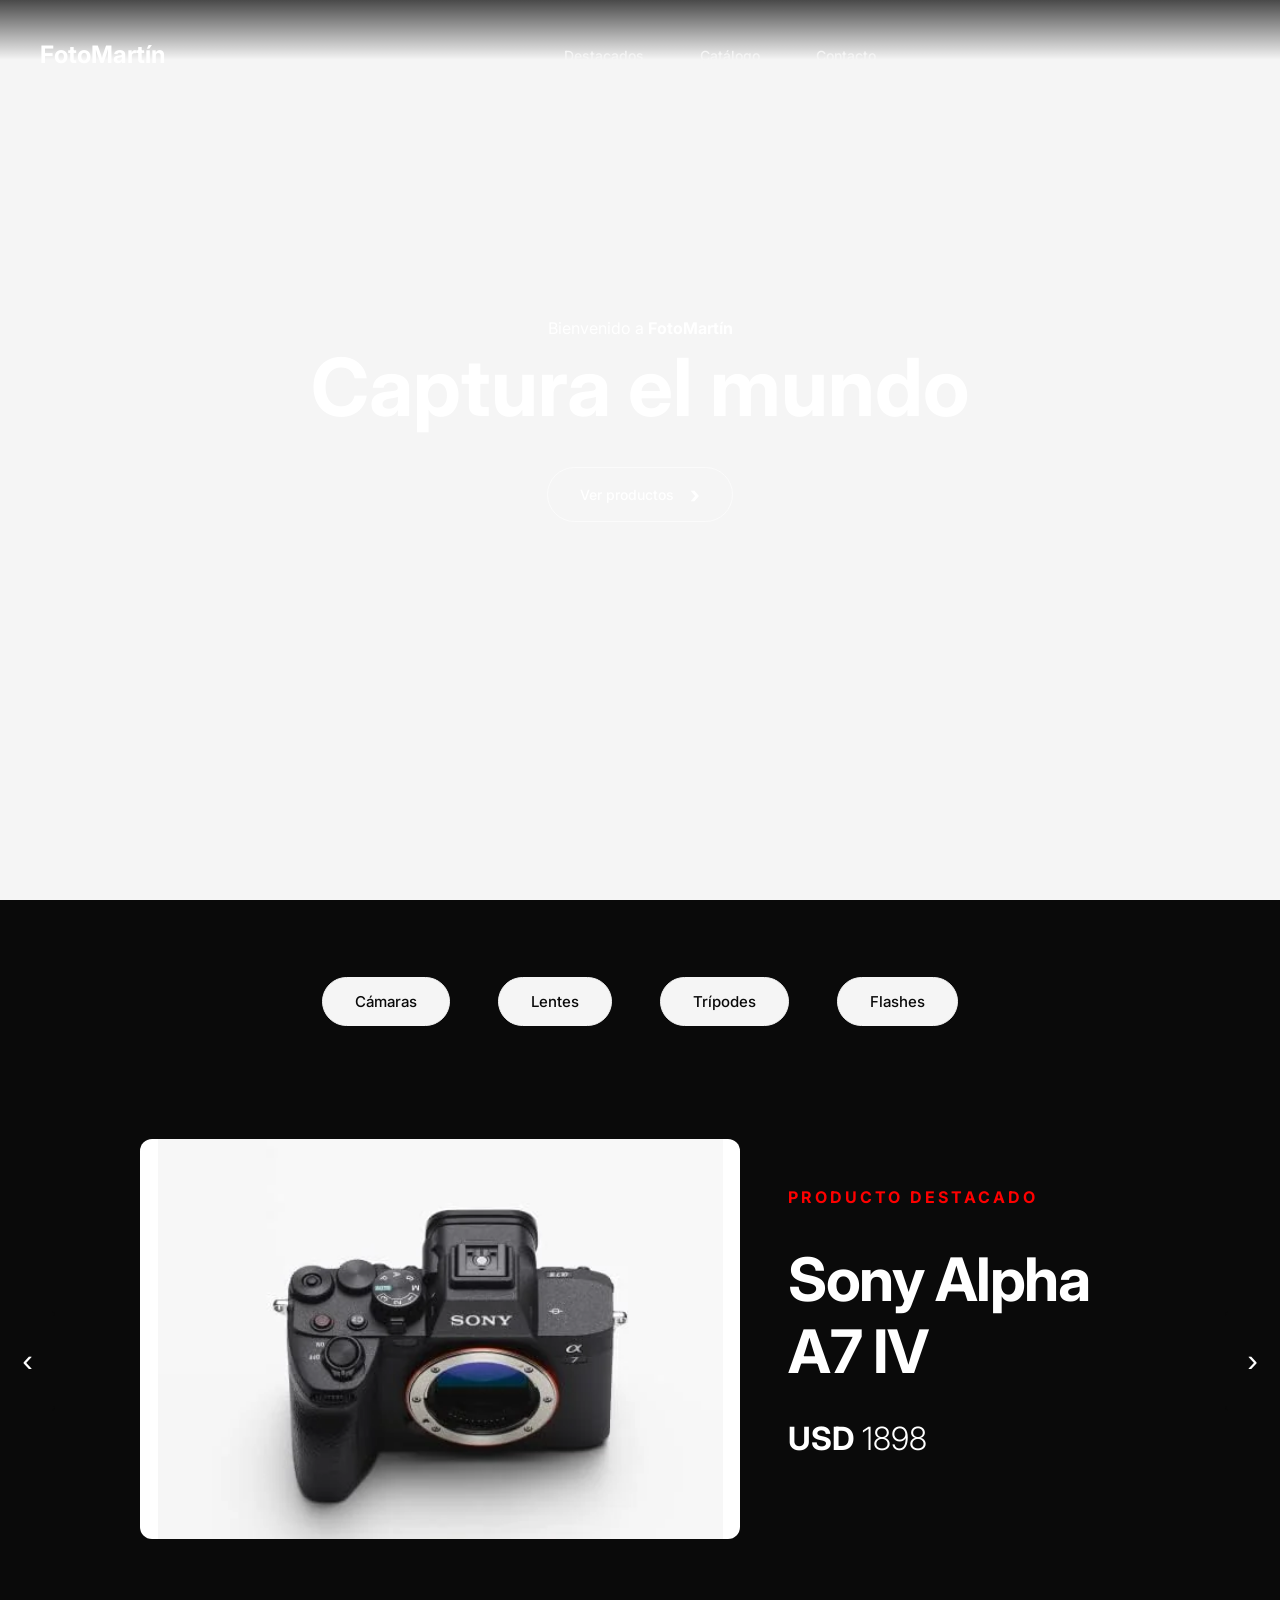
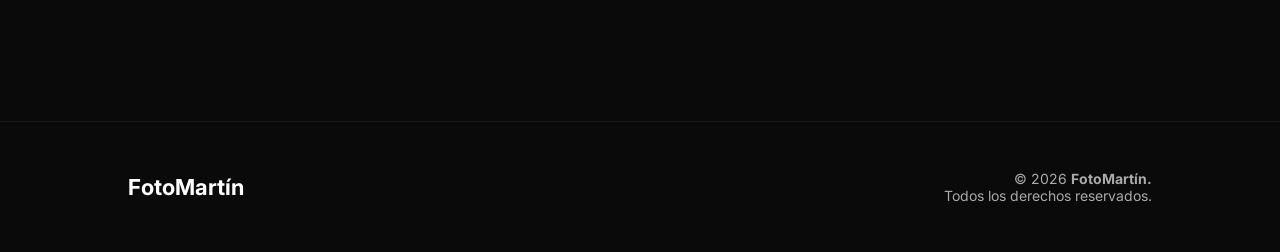
==== index.html @ 284bb6b1 "Initial commit: Add project structure and files Co-authored-by: Copilot <223556219+Copilot@users.nor" ====
<!doctype html>
<html lang="es">
  <head>
    <meta charset="UTF-8" />
    <meta name="viewport" content="width=device-width, initial-scale=1.0" />
    <title>FotoMartín - Tu tienda de fotografía</title>
    <link
      href="https://fonts.googleapis.com/css2?family=Inter:wght@300;400;500;600;700&display=swap"
      rel="stylesheet"
    />
    <link rel="stylesheet" href="css/styles.css" />
  </head>
  <body>
    
    <!-- NAVBAR -->
    <nav class="barra-nav">
      <div class="nav-contenido">
        <div class="nav-logo">FotoMartín</div>
        <ul class="nav-enlaces">
          <li><a href="#destacados">Destacados</a></li>
          <li><a href="catalogo.html">Catálogo</a></li>
          <li><a href="contacto.html">Contacto</a></li>
        </ul>
        <div class="nav-acciones">
          <div class="carrito-svg">
            <svg
              width="25"
              height="25"
              viewBox="0 0 24 24"
              fill="none"
              xmlns="http://www.w3.org/2000/svg"
            >
              <path
                d="M6.29977 5H21L19 12H7.37671M20 16H8L6 3H3M9 20C9 20.5523 8.55228 21 8 21C7.44772 21 7 20.5523 7 20C7 19.4477 7.44772 19 8 19C8.55228 19 9 19.4477 9 20ZM20 20C20 20.5523 19.5523 21 19 21C18.4477 21 18 20.5523 18 20C18 19.4477 18.4477 19 19 19C19.5523 19 20 19.4477 20 20Z"
                stroke="#ffffff"
                stroke-width="2"
                stroke-linecap="round"
                stroke-linejoin="round"
              ></path>
            </svg>
          </div>
        </div>
      </div>
    </nav>


    <!-- Hero -->
    <div class="contenedor-contenidos">
      <section class="hero">
        <div class="hero-diapositiva activa">
          <div class="hero-fondo">
            <video autoplay muted loop playsinline>
              <source src="./imgs/video-hero.mp4" type="video/mp4" />
            </video>
          </div>
          <div class="hero-contenido">
            <p>Bienvenido a <strong>FotoMartín</strong></p>
            <h1 class="hero-titulo">Captura el mundo</h1>
            <a href="catalogo.html" class="btn-hero"
              >Ver productos <span>&#8250;</span></a
            >
          </div>
        </div>
      </section>

      <!-- Cateogrias -->
      <div class="categorias">
        <div class="categorias-contenedor">
          <button class="btn-categoria">Cámaras</button>
          <button class="btn-categoria">Lentes</button>
          <button class="btn-categoria">Trípodes</button>
          <button class="btn-categoria">Flashes</button>
        </div>
      </div>
    </div>


    <!-- Destacados-->
    <section class="destacados" id="destacados">
      <button class="destacados-flecha anterior" id="flechaAnterior">
        &#8249;
      </button>
      <div class="destacados-diapositivas" id="destacados-diapositivas"></div>
      <button class="destacados-flecha siguiente" id="flechaSiguiente">
        &#8250;
      </button>
    </section>



    <!-- Footer -->
    <footer class="footer-pagina">
      <div class="footer-contenedor">
        <a href="index.html" class="footer-logo">FotoMartín</a>
        <div class="footer-derechos">
          <p>&copy; 2026 <strong>FotoMartín.</strong></p>
          <p>Todos los derechos reservados.</p>
        </div>
      </div>
    </footer>

    <script src="js/productos.js"></script>
    <script src="js/script.js"></script>
  </body>
</html>
---- css/styles.css ----
/* RESET */
:root {
  --azul: #1a6dff;
  --negro: #0a0a0a;
  --blanco: #f5f5f5;
  --texto-claro: #ffffff;
  --texto-gris: #999999;
  --nav-alto: 60px;
  --fuente: "Inter", sans-serif;
}

* {
  margin: 0;
  padding: 0;
  box-sizing: border-box;
}

html {
  scroll-behavior: smooth;
}

body {
  font-family: var(--fuente);
  background-color: var(--blanco);
  color: var(--negro);
}

a {
  text-decoration: none;
  color: inherit;
}

/* NAVBAR */
.barra-nav {
  position: absolute;
  width: 100%;
  margin: 0 auto;
  height: var(--nav-alto);
  background: linear-gradient(
    to bottom,
    rgba(0, 0, 0, 0.7) 0%,
    rgba(0, 0, 0, 0) 100%
  );
  z-index: 100;
}

.nav-contenido {
  width: 1440px;
  margin: 0 auto;
  position: relative;
  display: flex;
  align-items: center;
  justify-content: space-between;
  padding: 40px 40px;
  z-index: 100;
}

.nav-logo {
  font-weight: 700;
  font-size: 24px;
  color: var(--texto-claro);
}

.nav-enlaces {
  list-style: none;
  display: flex;
  gap: 56px;
  position: absolute;
  left: 50%;
  transform: translateX(-50%);
}

.nav-enlaces a {
  font-size: 14px;
  font-weight: 500;
  color: var(--blanco);
  transition: color 0.2s;
}

.nav-enlaces a:hover {
  color: #c7c7c7;
  text-shadow: 0 1px 4px rgba(0, 0, 0, 0.3);
}

.nav-acciones {
  display: flex;
  align-items: center;
  gap: 16px;
}

.contenedor-contenidos {
  position: relative;
}

/* HERO */
.hero {
  position: relative;
  width: 100%;
  min-height: 100vh;
  overflow: hidden;
}

.hero-diapositiva {
  position: absolute;
  top: 0;
  left: 0;
  width: 100%;
  min-height: calc(100vh - var(--nav-alto));
  display: flex;
  align-items: center;
  justify-content: center;
  opacity: 0;
}

.hero-diapositiva.activa {
  opacity: 1;
}

.hero-fondo {
  position: absolute;
  inset: 0;
  background-size: cover;
  background-position: center;
}
.hero-fondo > video{
  width: 100vw;
}

.hero-contenido {
  position: relative;
  z-index: 2;
  text-align: center;
  color: var(--texto-claro);
  padding: 0 20px;
}

.hero-titulo {
  font-size: 80px;
  font-weight: 700;
  margin: 0 0 5% 0;
}

.hero-descripcion {
  font-size: 16px;
  font-weight: 300;
  color: var(--texto-gris);
  margin-bottom: 36px;
  max-width: 420px;
  margin-left: auto;
  margin-right: auto;
}

.hero-contenido > a {
  display: inline-flex;
  align-items: center;
  justify-content: center;
  gap: 16px;
  padding: 12px 32px;
  border: 1px solid rgba(255, 255, 255, 0.6);
  border-radius: 30px;
  color: #fff;
  font-size: 14px;
  font-weight: 500;
  background: transparent;
  transition:
    background 0.2s,
    border-color 0.2s;
  cursor: pointer;
}

.hero-contenido > a:hover {
  background: linear-gradient(
    rgba(255, 255, 255, 0) 0%,
    rgba(255, 255, 255, 0.2) 100%
  );
  border-color: #fff;
}

.btn-hero > span {
  font-size: 24px;
  font-weight: 700;
}

/* CATEGORÍAS */
.categorias {
  position: absolute;
  bottom: -14vh;
  left: 0;
  right: 0;
  z-index: 10;
  padding: 0 40px;
}

.categorias-contenedor {
  display: flex;
  justify-content: center;
  gap: 48px;
  flex-wrap: wrap;
}

.btn-categoria {
  padding: 14px 32px;
  border-radius: 32px;
  border: 1px solid var(--blanco);
  background-color: var(--blanco);
  color: var(--negro);
  font-family: var(--fuente);
  font-size: 15px;
  font-weight: 500;
  cursor: pointer;
  transition:
    background 0.2s,
    transform 0.1s;
}

.btn-categoria:hover {
  border: 1px solid var(--blanco);
  background-color: transparent;
  color: var(--blanco);
}

/* PRODUCTOS DESTACADOS */
.destacados {
  position: relative;
  width: 100%;
  min-height: 85vh;
  padding-top: 56px;
  background-color: var(--negro);
  display: flex;
  flex-direction: row;
  align-items: center;
  justify-content: center;
  overflow: hidden;
}

.destacados-diapositivas {
  width: 100%;
  min-height: 85vh;
  position: relative;
}

.destacados-diapositiva {
  position: absolute;
  inset: 0;
  display: flex;
  flex-direction: row;
  align-items: center;
  justify-content: center;
  gap: 48px;
  padding: 0 200px;
  opacity: 0;
  transition: opacity 0.5s ease;
  pointer-events: none;
}

.destacados-diapositiva.activa {
  opacity: 1;
  pointer-events: auto;
}

.imagen-slider {
  flex: 0 0 45%;
  height: 70vh;
  background-size: contain;
  background-position: center;
  background-repeat: no-repeat;
  background-color: #ffffff;
  width: 400px;
  height: 400px;
  flex: 0 0 600px;
  border-radius: 12px;
}

.destacados-contenido {
  flex: 0 0 40%;
  display: flex;
  flex-direction: column;
  gap: 20px;
  color: var(--texto-claro);
}

.destacados-etiqueta {
  font-size: 16px;
  font-weight: 700;
  letter-spacing: 3px;
  text-transform: uppercase;
  color: #ff0000;
  margin-bottom: 16px;
}

.destacados-titulo {
  font-size: 60px;
  font-weight: 700;
  letter-spacing: -1.5px;
  margin-bottom: 12px;
}

.destacados-precio {
  font-size: 32px;
  font-weight: 300;
  color: var(--texto-claro);
  margin-bottom: 32px;
}

.destacados-flecha {
  position: absolute;
  top: 50%;
  background: var(--negro);
  border: 1px solid var(--negro);
  color: #fff;
  font-size: 32px;
  width: 55px;
  height: 100px;
  cursor: pointer;
  z-index: 10;
  display: flex;
  align-items: center;
  justify-content: center;
  transition: background 0.2s;
}

.destacados-flecha:hover {
  background: rgba(255, 255, 255, 0.15);
}

.destacados-flecha.anterior {
  left: 0;
  border-radius: 0 5% 5% 0;
}

.destacados-flecha.siguiente {
  right: 0;
  border-radius: 5% 0 0 5%;
}

/* FOOTER */
.footer-pagina {
  background-color: var(--negro);
  border-top: 1px solid rgba(255, 255, 255, 0.08);
  padding: 48px 40px;
}

.footer-contenedor {
  max-width: 80vw;
  margin: 0 auto;
  display: flex;
  flex-direction: row;
  justify-content: space-between;
  align-items: center;
}

.footer-logo {
  font-size: 22px;
  font-weight: 700;
  color: #ffff;
}

.footer-derechos {
  text-align: right;
  font-size: 14px;
  color: #aaaaaa;
}
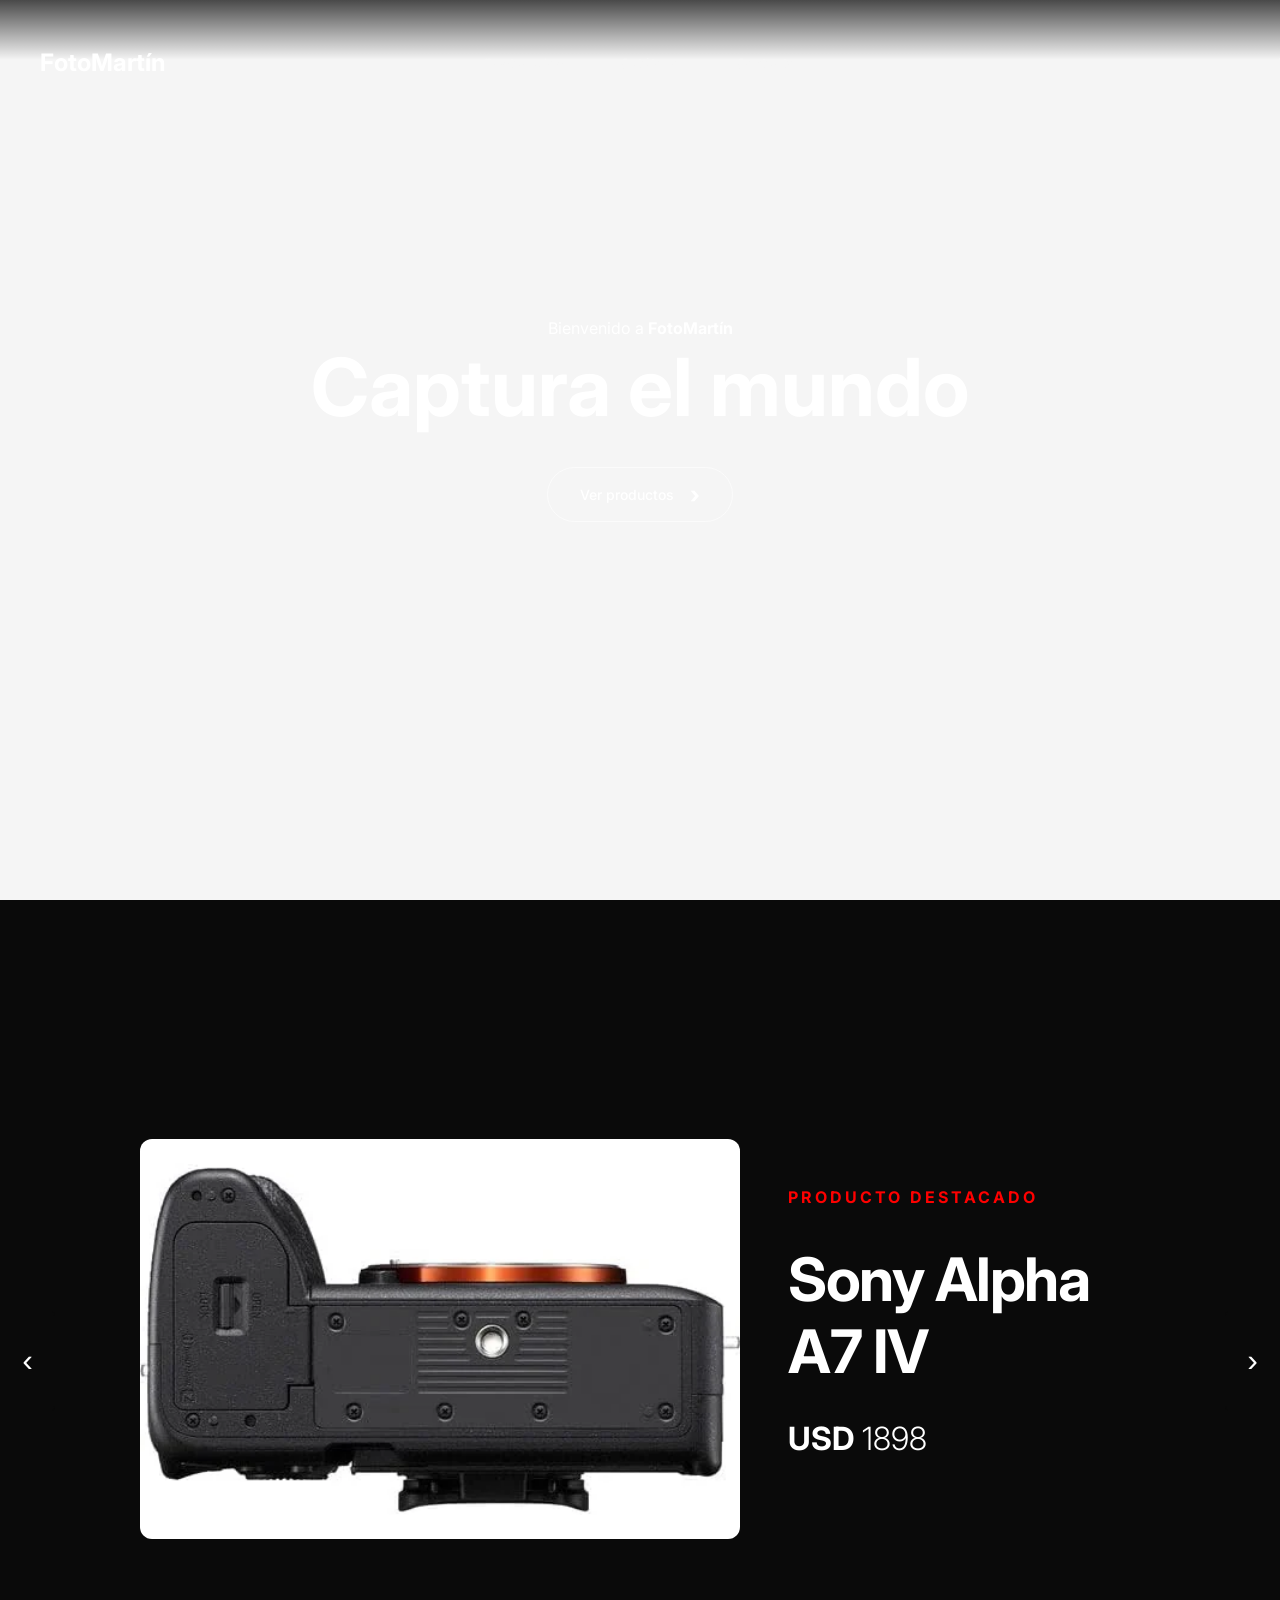
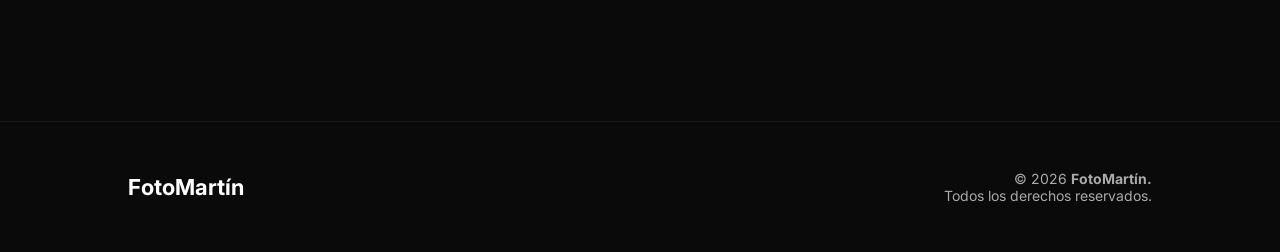
==== commit 7d158eca: "commit 5" ====
--- a/index.html
+++ b/index.html
@@ -11,7 +11,6 @@
     <link rel="stylesheet" href="css/styles.css" />
   </head>
   <body>
-    
     <!-- NAVBAR -->
     <nav class="barra-nav">
       <div class="nav-contenido">
@@ -22,27 +21,10 @@
           <li><a href="contacto.html">Contacto</a></li>
         </ul>
         <div class="nav-acciones">
-          <div class="carrito-svg">
-            <svg
-              width="25"
-              height="25"
-              viewBox="0 0 24 24"
-              fill="none"
-              xmlns="http://www.w3.org/2000/svg"
-            >
-              <path
-                d="M6.29977 5H21L19 12H7.37671M20 16H8L6 3H3M9 20C9 20.5523 8.55228 21 8 21C7.44772 21 7 20.5523 7 20C7 19.4477 7.44772 19 8 19C8.55228 19 9 19.4477 9 20ZM20 20C20 20.5523 19.5523 21 19 21C18.4477 21 18 20.5523 18 20C18 19.4477 18.4477 19 19 19C19.5523 19 20 19.4477 20 20Z"
-                stroke="#ffffff"
-                stroke-width="2"
-                stroke-linecap="round"
-                stroke-linejoin="round"
-              ></path>
-            </svg>
-          </div>
+          <button id="login">Iniciar Sesion</button>
         </div>
       </div>
     </nav>
-
 
     <!-- Hero -->
     <div class="contenedor-contenidos">
@@ -63,17 +45,7 @@
         </div>
       </section>
 
-      <!-- Cateogrias -->
-      <div class="categorias">
-        <div class="categorias-contenedor">
-          <button class="btn-categoria">Cámaras</button>
-          <button class="btn-categoria">Lentes</button>
-          <button class="btn-categoria">Trípodes</button>
-          <button class="btn-categoria">Flashes</button>
-        </div>
-      </div>
     </div>
-
 
     <!-- Destacados-->
     <section class="destacados" id="destacados">
@@ -85,8 +57,6 @@
         &#8250;
       </button>
     </section>
-
-
 
     <!-- Footer -->
     <footer class="footer-pagina">
--- a/css/styles.css
+++ b/css/styles.css
@@ -1,6 +1,5 @@
 /* RESET */
 :root {
-  --azul: #1a6dff;
   --negro: #0a0a0a;
   --blanco: #f5f5f5;
   --texto-claro: #ffffff;
@@ -30,7 +29,7 @@
   color: inherit;
 }
 
-/* NAVBAR */
+/* NAVBAR - INDEX */
 .barra-nav {
   position: absolute;
   width: 100%;
@@ -47,12 +46,10 @@
 .nav-contenido {
   width: 1440px;
   margin: 0 auto;
-  position: relative;
   display: flex;
   align-items: center;
   justify-content: space-between;
   padding: 40px 40px;
-  z-index: 100;
 }
 
 .nav-logo {
@@ -86,6 +83,45 @@
   display: flex;
   align-items: center;
   gap: 16px;
+}
+
+.carrito-svg {
+  display: flex;
+  align-items: center;
+  justify-content: center;
+  width: 40px;
+  height: 40px;
+  position: relative;
+  cursor: pointer;
+}
+#login {
+  color: var(--blanco);
+  padding: 14px 32px;
+  border-radius: 32px;
+  border: none;
+  background-color: transparent;
+  color: var(--blanco);
+  font-size: 15px;
+  font-weight: 500;
+  cursor: pointer;
+}
+#login:hover {
+  background-color: rgba(10, 10, 10, 0.1);
+  border: 1px solid rgba(0, 0, 0, 0.1);
+}
+
+.carrito-cantidad {
+  position: absolute;
+  top: -8px;
+  right: -8px;
+  color: #ffffff;
+  font-size: 12px;
+  font-weight: 700;
+  width: 22px;
+  height: 22px;
+  display: flex;
+  align-items: center;
+  justify-content: center;
 }
 
 .contenedor-contenidos {
@@ -122,7 +158,7 @@
   background-size: cover;
   background-position: center;
 }
-.hero-fondo > video{
+.hero-fondo > video {
   width: 100vw;
 }
 
@@ -181,43 +217,6 @@
   font-weight: 700;
 }
 
-/* CATEGORÍAS */
-.categorias {
-  position: absolute;
-  bottom: -14vh;
-  left: 0;
-  right: 0;
-  z-index: 10;
-  padding: 0 40px;
-}
-
-.categorias-contenedor {
-  display: flex;
-  justify-content: center;
-  gap: 48px;
-  flex-wrap: wrap;
-}
-
-.btn-categoria {
-  padding: 14px 32px;
-  border-radius: 32px;
-  border: 1px solid var(--blanco);
-  background-color: var(--blanco);
-  color: var(--negro);
-  font-family: var(--fuente);
-  font-size: 15px;
-  font-weight: 500;
-  cursor: pointer;
-  transition:
-    background 0.2s,
-    transform 0.1s;
-}
-
-.btn-categoria:hover {
-  border: 1px solid var(--blanco);
-  background-color: transparent;
-  color: var(--blanco);
-}
 
 /* PRODUCTOS DESTACADOS */
 .destacados {
@@ -255,7 +254,6 @@
 
 .destacados-diapositiva.activa {
   opacity: 1;
-  pointer-events: auto;
 }
 
 .imagen-slider {
@@ -360,3 +358,472 @@
   font-size: 14px;
   color: #aaaaaa;
 }
+
+.main-catalogo {
+  display: flex;
+  flex-direction: column;
+  justify-content: center;
+  width: 100%;
+}
+
+.main-catalogo > a {
+  padding: 10px 20px;
+  background-color: var(--negro);
+  color: var(--texto-claro);
+  border: 1px solid;
+  border-radius: 24px;
+  font-size: 13px;
+  font-weight: 700;
+  cursor: pointer;
+  transition: all 0.2s ease;
+  align-self: center;
+  margin-bottom: 20px;
+  width: fit-content;
+}
+.main-catalogo > a:hover {
+  background-color: rgba(255, 255, 255, 0.9);
+  color: var(--negro);
+}
+
+/* CATÁLOGO DE PRODUCTOS */
+.contenedor-catalogo {
+  background-color: var(--blanco);
+  padding: 100px 40px 80px;
+  max-width: 1440px;
+  margin: 0 auto;
+}
+
+.contenedor-catalogo h1 {
+  font-size: 48px;
+  font-weight: 700;
+  color: var(--negro);
+  margin-bottom: 60px;
+  text-align: center;
+}
+
+.productos-grid {
+  display: grid;
+  grid-template-columns: repeat(5, 1fr);
+  grid-template-rows: repeat(4, auto);
+  gap: 24px;
+  margin-top: 40px;
+}
+
+.producto-card {
+  cursor: pointer;
+  display: flex;
+  flex-direction: column;
+  background-color: #ffffff;
+  border: 1px solid #e0e0e0;
+  border-radius: 16px;
+}
+
+.producto-card:hover {
+  border-color: var(--texto-gris);
+}
+
+.producto-imagen {
+  width: 100%;
+  height: 200px;
+  background-size: auto 120px;
+  background-repeat: no-repeat;
+  background-position: center;
+  background-color: #ffffff;
+  border-radius: 16px;
+  border: 1px solid rgba(0, 0, 0, 0);
+  padding: 16px;
+  box-sizing: border-box;
+}
+
+.producto-contenido {
+  padding: 20px;
+  display: flex;
+  flex-direction: column;
+  flex-grow: 1;
+}
+
+.producto-nombre {
+  font-size: 16px;
+  font-weight: 700;
+  color: var(--negro);
+  margin-bottom: 8px;
+  line-height: 1.3;
+  min-height: 40px;
+}
+
+.producto-marca {
+  font-size: 12px;
+  font-weight: 600;
+  color: rgb(255, 0, 0);
+  text-transform: uppercase;
+  letter-spacing: 1px;
+  margin-bottom: 12px;
+}
+
+.producto-descripcion {
+  font-size: 13px;
+  color: var(--texto-gris);
+  line-height: 1.5;
+  margin-bottom: 16px;
+  flex-grow: 1;
+}
+
+.producto-footer {
+  display: flex;
+  align-items: center;
+  padding-top: 16px;
+  border-top: 1px solid #e0e0e0;
+  gap: 12px;
+}
+
+.producto-footer {
+  display: flex;
+  justify-content: space-between;
+  align-items: center;
+  padding-top: 16px;
+  border-top: 1px solid #e0e0e0;
+}
+
+.producto-precio {
+  font-size: 18px;
+  font-weight: 700;
+  color: var(--negro);
+}
+
+.btn-agregar {
+  padding: 5px 10px;
+  background-color: var(--negro);
+  color: var(--texto-claro);
+  border: 1px solid;
+  border-radius: 999px;
+  font-size: 15px;
+  cursor: pointer;
+  transition: all 0.2s ease;
+}
+
+.btn-agregar:hover {
+  background-color: var(--texto-claro);
+  color: var(--negro);
+}
+
+.btn-agregar:active {
+  transform: scale(0.98);
+}
+
+/* NAVBAR CATÁLOGO */
+.barra-nav-catalogo {
+  width: 100vw;
+  height: var(--nav-alto);
+  background-color: var(--negro);
+  z-index: 100;
+}
+
+.nav-contenido-catalogo {
+  max-width: 1440px;
+  margin: 0 auto;
+  height: 100%;
+  display: flex;
+  align-items: center;
+  justify-content: space-between;
+  position: relative;
+}
+
+.nav-contenido-catalogo .nav-logo {
+  font-weight: 700;
+  font-size: 22px;
+  color: var(--texto-claro);
+}
+
+.nav-contenido-catalogo .nav-logo:hover {
+  color: var(--blanco);
+}
+
+.nav-contenido-catalogo .nav-enlaces {
+  list-style: none;
+  display: flex;
+  gap: 56px;
+  position: absolute;
+  left: 50%;
+  transform: translateX(-50%);
+  align-items: center;
+  padding: 0;
+  margin: 0;
+}
+
+.nav-contenido-catalogo .nav-enlaces li {
+  margin: 0;
+}
+
+.nav-contenido-catalogo .nav-enlaces a {
+  font-size: 14px;
+  font-weight: 500;
+  color: var(--blanco);
+  transition: color 0.2s;
+  position: relative;
+  padding-bottom: 4px;
+}
+
+.nav-contenido-catalogo .nav-enlaces a:hover {
+  color: var(--texto-gris);
+}
+
+/* FILTROS */
+.filtros {
+  display: flex;
+  gap: 26px;
+  margin-bottom: 40px;
+  justify-content: flex-start;
+  flex-wrap: wrap;
+  align-items: center;
+}
+
+.filtros > label {
+  font-size: 14px;
+  font-weight: 500;
+  color: var(--negro);
+  margin: 0;
+}
+
+.txt-filtro {
+  padding: 10px 16px;
+  background-color: var(--texto-claro);
+  color: var(--negro);
+  border: 1px solid #e0e0e0;
+  border-radius: 24px;
+  font-size: 14px;
+  font-weight: 500;
+  transition: all 0.2s ease;
+  min-width: 200px;
+}
+
+.txt-filtro:focus {
+  outline: none;
+  border-color: var(--negro);
+  box-shadow: 0 0 0 2px rgba(10, 10, 10, 0.1);
+}
+
+.txt-filtro::placeholder {
+  color: var(--texto-gris);
+}
+
+.select-filtro-marcas {
+  padding: 10px 16px;
+  background-color: var(--texto-claro);
+  color: var(--negro);
+  border: 1px solid #e0e0e0;
+  border-radius: 24px;
+  font-size: 14px;
+  font-weight: 500;
+  font-family: var(--fuente);
+  cursor: pointer;
+  transition: all 0.2s ease;
+  min-width: 150px;
+  appearance: none;
+  background-image: url("data:image/svg+xml;charset=UTF-8,%3csvg xmlns='http://www.w3.org/2000/svg' viewBox='0 0 24 24' fill='none' stroke='%230a0a0a' stroke-width='2' stroke-linecap='round' stroke-linejoin='round'%3e%3cpolyline points='6 9 12 15 18 9'%3e%3c/polyline%3e%3c/svg%3e");
+  background-repeat: no-repeat;
+  background-position: right 12px center;
+  background-size: 16px;
+  padding-right: 36px;
+}
+
+.select-filtro-marcas:focus {
+  outline: none;
+  border-color: var(--negro);
+  box-shadow: 0 0 0 2px rgba(10, 10, 10, 0.1);
+}
+
+.select-filtro-marcas:hover {
+  border-color: var(--negro);
+}
+.select-filtro-tipo {
+  padding: 10px 16px;
+  background-color: var(--texto-claro);
+  color: var(--negro);
+  border: 1px solid #e0e0e0;
+  border-radius: 24px;
+  font-size: 14px;
+  font-weight: 500;
+  font-family: var(--fuente);
+  cursor: pointer;
+  transition: all 0.2s ease;
+  min-width: 150px;
+  appearance: none;
+  background-image: url("data:image/svg+xml;charset=UTF-8,%3csvg xmlns='http://www.w3.org/2000/svg' viewBox='0 0 24 24' fill='none' stroke='%230a0a0a' stroke-width='2' stroke-linecap='round' stroke-linejoin='round'%3e%3cpolyline points='6 9 12 15 18 9'%3e%3c/polyline%3e%3c/svg%3e");
+  background-repeat: no-repeat;
+  background-position: right 12px center;
+  background-size: 16px;
+  padding-right: 36px;
+}
+
+.select-filtro-tipo:focus {
+  outline: none;
+  border-color: var(--negro);
+  box-shadow: 0 0 0 2px rgba(10, 10, 10, 0.1);
+}
+
+.select-filtro-tipo:hover {
+  border-color: var(--negro);
+}
+
+/* DETALLE DE PRODUCTO */
+.contenedor-detalle {
+  background-color: var(--blanco);
+  padding: 60px 40px;
+  max-width: 1440px;
+  margin: 0 auto;
+}
+
+.detalle-producto {
+  display: grid;
+  grid-template-columns: 1fr 1fr;
+  gap: 60px;
+  margin-bottom: 80px;
+  align-items: start;
+}
+
+.detalle-imagen {
+  display: flex;
+  justify-content: center;
+  align-items: center;
+}
+
+.imagen-grande {
+  width: 100%;
+  min-height: 400px;
+  background-size: contain;
+  background-repeat: no-repeat;
+  background-position: center;
+  background-color: #f9f9f9;
+  border-radius: 16px;
+  border: 1px solid #e0e0e0;
+  padding: 40px;
+  box-sizing: border-box;
+}
+
+.detalle-contenido {
+  display: flex;
+  flex-direction: column;
+  gap: 24px;
+}
+
+.detalle-marca {
+  font-size: 13px;
+  font-weight: 700;
+  text-transform: uppercase;
+  color: #ff0000;
+  letter-spacing: 1px;
+}
+
+.detalle-titulo {
+  font-size: 48px;
+  font-weight: 700;
+  color: var(--negro);
+  line-height: 1.2;
+}
+
+.detalle-precio-contenedor {
+  padding: 20px 0;
+  border-bottom: 1px solid #e0e0e0;
+}
+
+.detalle-precio {
+  font-size: 36px;
+  font-weight: 700;
+  color: var(--negro);
+}
+
+.detalle-descripcion {
+  font-size: 18px;
+  color: var(--texto-gris);
+  line-height: 1.8;
+}
+
+
+
+
+.detalle-acciones {
+  display: flex;
+  gap: 16px;
+  align-items: center;
+  margin-top: 24px;
+}
+
+.cantidad-input {
+  padding: 12px 16px;
+  background-color: var(--texto-claro);
+  color: var(--negro);
+  border: 1px solid #e0e0e0;
+  border-radius: 8px;
+  font-size: 15px;
+  font-weight: 500;
+  width: 80px;
+  text-align: center;
+  transition: all 0.2s ease;
+}
+
+.cantidad-input:focus {
+  outline: none;
+  border-color: var(--negro);
+  box-shadow: 0 0 0 2px rgba(10, 10, 10, 0.1);
+}
+
+.btn-agregar-detalle {
+  flex: 1;
+  padding: 12px 32px;
+  background-color: var(--negro);
+  color: var(--texto-claro);
+  border: 1px solid var(--negro);
+  border-radius: 24px;
+  font-size: 16px;
+  font-weight: 700;
+  cursor: pointer;
+  transition: all 0.2s ease;
+}
+
+.btn-agregar-detalle:hover {
+  background-color: var(--texto-claro);
+  color: var(--negro);
+}
+
+.btn-agregar-detalle:active {
+  transform: scale(0.98);
+}
+
+
+.imagen-grande {
+  flex: 1;
+  min-height: 300px; 
+  background-size: contain;
+  background-repeat: no-repeat;
+  background-position: center;
+  background-color: #f9f9f9;
+  border-radius: 16px;
+  border: 1px solid #e0e0e0;
+  padding: 40px;
+}
+
+.detalle-imagen {
+  display: flex;
+  flex-direction: row;
+  gap: 16px;
+  align-items: flex-start;
+}
+
+.galeria-chicas {
+  display: flex;
+  flex-direction: row;
+  flex-wrap: wrap;
+}
+
+.imagen-chica {
+  width: 60px;  
+  height: 60px; 
+  background-size: contain;
+  background-repeat: no-repeat;
+  background-position: center;
+  border-radius: 8px;
+  cursor: pointer;
+  border: 1px solid #e0e0e0;
+  margin-bottom: 5px;
+}
+
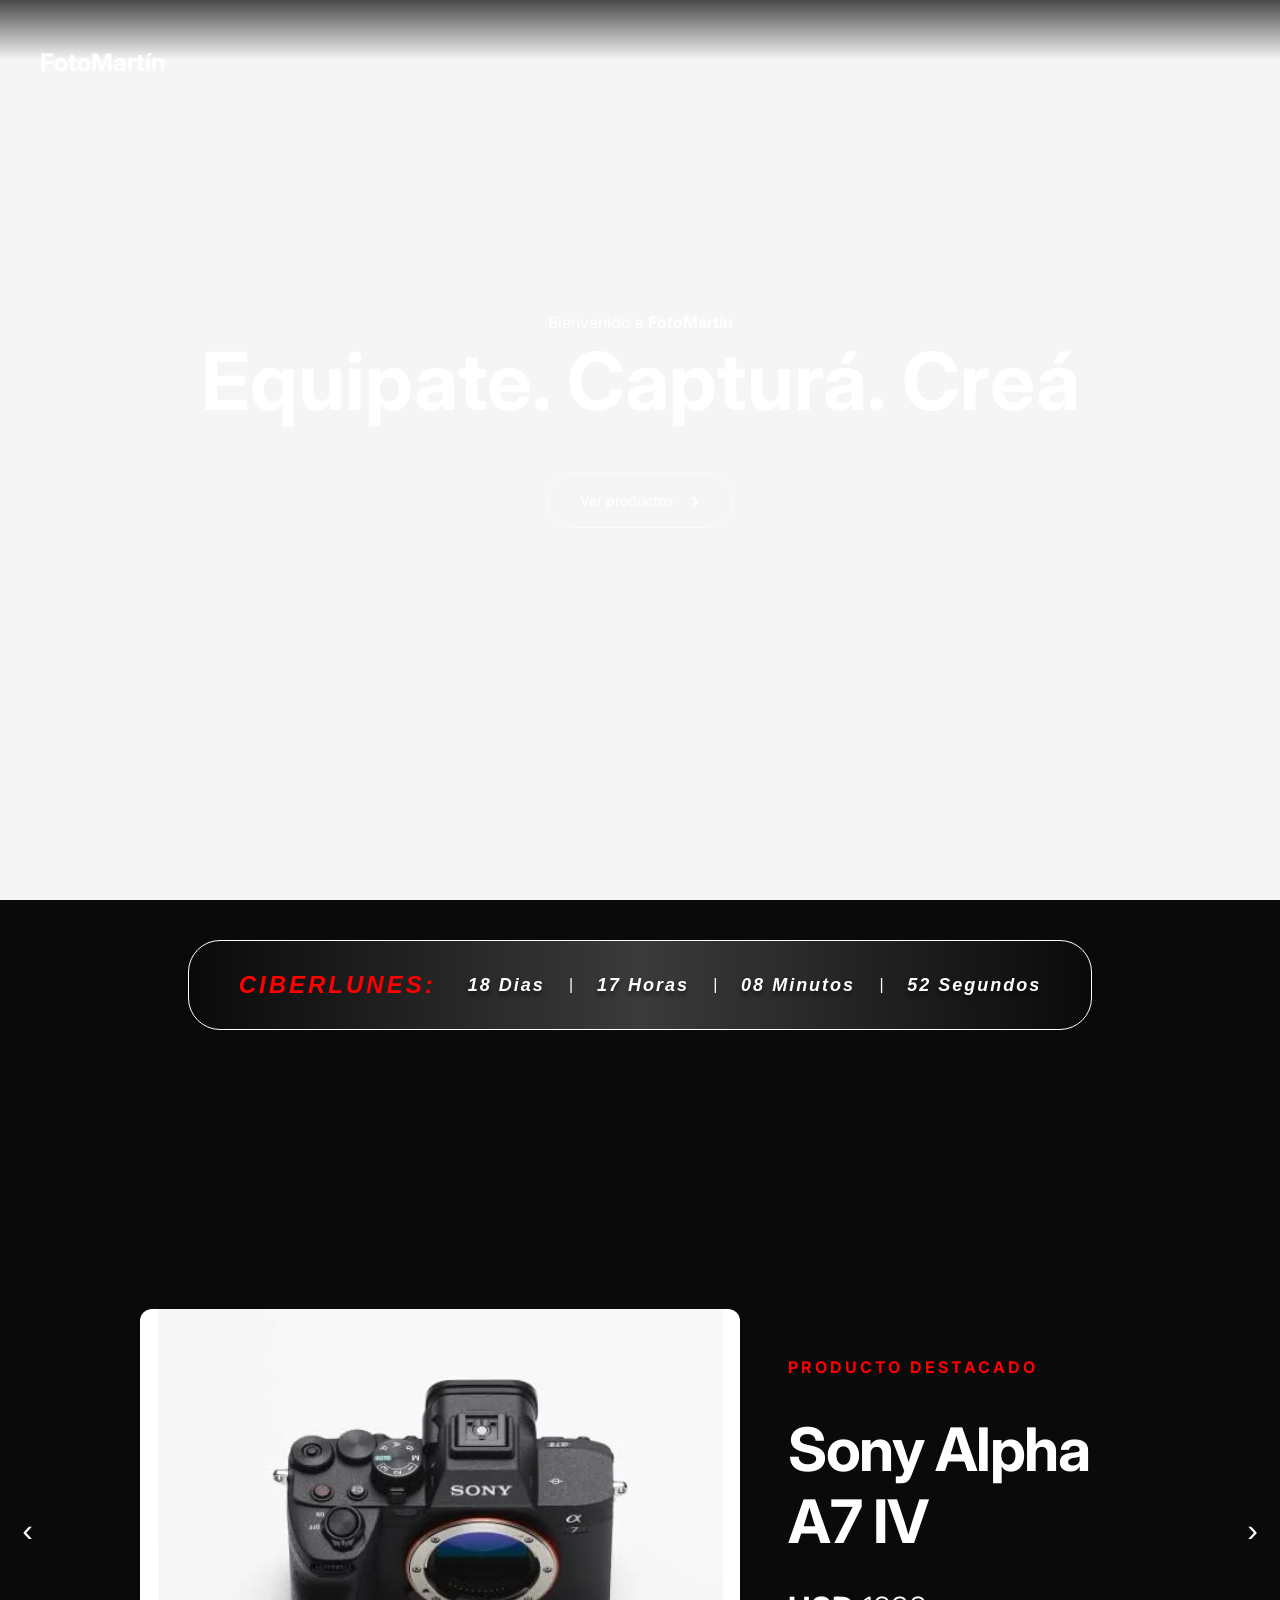
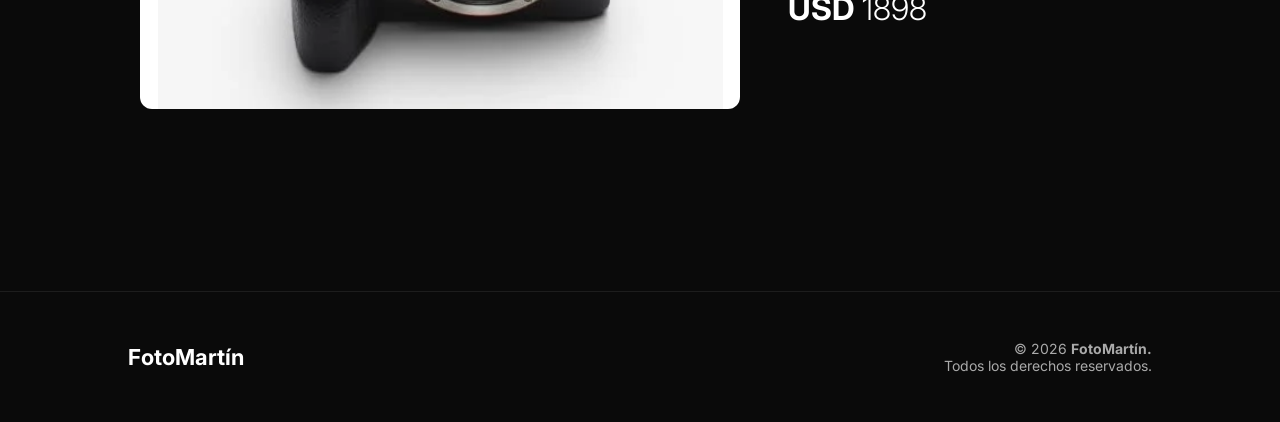
==== commit 8c218812: "Casi pronto" ====
--- a/index.html
+++ b/index.html
@@ -37,14 +37,18 @@
           </div>
           <div class="hero-contenido">
             <p>Bienvenido a <strong>FotoMartín</strong></p>
-            <h1 class="hero-titulo">Captura el mundo</h1>
+            <h1 class="hero-titulo" id="h1-hero"></h1>
             <a href="catalogo.html" class="btn-hero"
               >Ver productos <span>&#8250;</span></a
             >
           </div>
         </div>
       </section>
+    </div>
 
+    <!--Cuenta regresiva-->
+    <div class="contenedor-cuenta-regresiva">
+      <div class="cuenta-regresiva"  id="cuentaRegresiva"></div>
     </div>
 
     <!-- Destacados-->
--- a/css/styles.css
+++ b/css/styles.css
@@ -217,7 +217,6 @@
   font-weight: 700;
 }
 
-
 /* PRODUCTOS DESTACADOS */
 .destacados {
   position: relative;
@@ -738,9 +737,6 @@
   line-height: 1.8;
 }
 
-
-
-
 .detalle-acciones {
   display: flex;
   gap: 16px;
@@ -785,14 +781,9 @@
   color: var(--negro);
 }
 
-.btn-agregar-detalle:active {
-  transform: scale(0.98);
-}
-
-
 .imagen-grande {
   flex: 1;
-  min-height: 300px; 
+  min-height: 300px;
   background-size: contain;
   background-repeat: no-repeat;
   background-position: center;
@@ -816,8 +807,8 @@
 }
 
 .imagen-chica {
-  width: 60px;  
-  height: 60px; 
+  width: 60px;
+  height: 60px;
   background-size: contain;
   background-repeat: no-repeat;
   background-position: center;
@@ -827,3 +818,58 @@
   margin-bottom: 5px;
 }
 
+.contenedor-cuenta-regresiva {
+  width: 100%;
+  background-color: var(--negro);
+  display: flex;
+  align-items: center;
+  justify-content: center;
+  padding: 40px;
+  gap: 24px;
+  font-style: italic;
+}
+
+.cuenta-regresiva {
+  display: flex;
+  flex-direction: row;
+  align-items: center;
+  justify-content: center;
+  text-align: center;
+  gap: 24px;
+  padding: 30px 50px;
+  color: var(--texto-claro);
+  background: linear-gradient(
+    to left,
+    rgba(0, 0, 0, 0) 0%,
+    rgba(255, 255, 255, 0.2) 50%,
+    rgba(0, 0, 0, 0) 100%
+  );
+  border: 1px solid var(--texto-claro);
+  border-radius: 32px;
+}
+
+.cuenta-regresiva h2 {
+  font-size: 24px;
+  font-weight: bold;
+  letter-spacing: 3px;
+  text-transform: uppercase;
+   color: #ff0000;
+  margin-right: 8px;
+}
+
+.cuenta-regresiva h3 {
+  font-size: 18px;
+  font-weight: 700;
+  color: var(--texto-claro);
+  letter-spacing: 2px;
+  text-shadow: 0 4px 4px rgba(0, 0, 0, 0.5);
+}
+
+.txtDias,
+.txtHoras,
+.txtMInutos,
+.txtSegundos {
+  display: flex;
+  flex-direction: column;
+  align-items: center;
+}
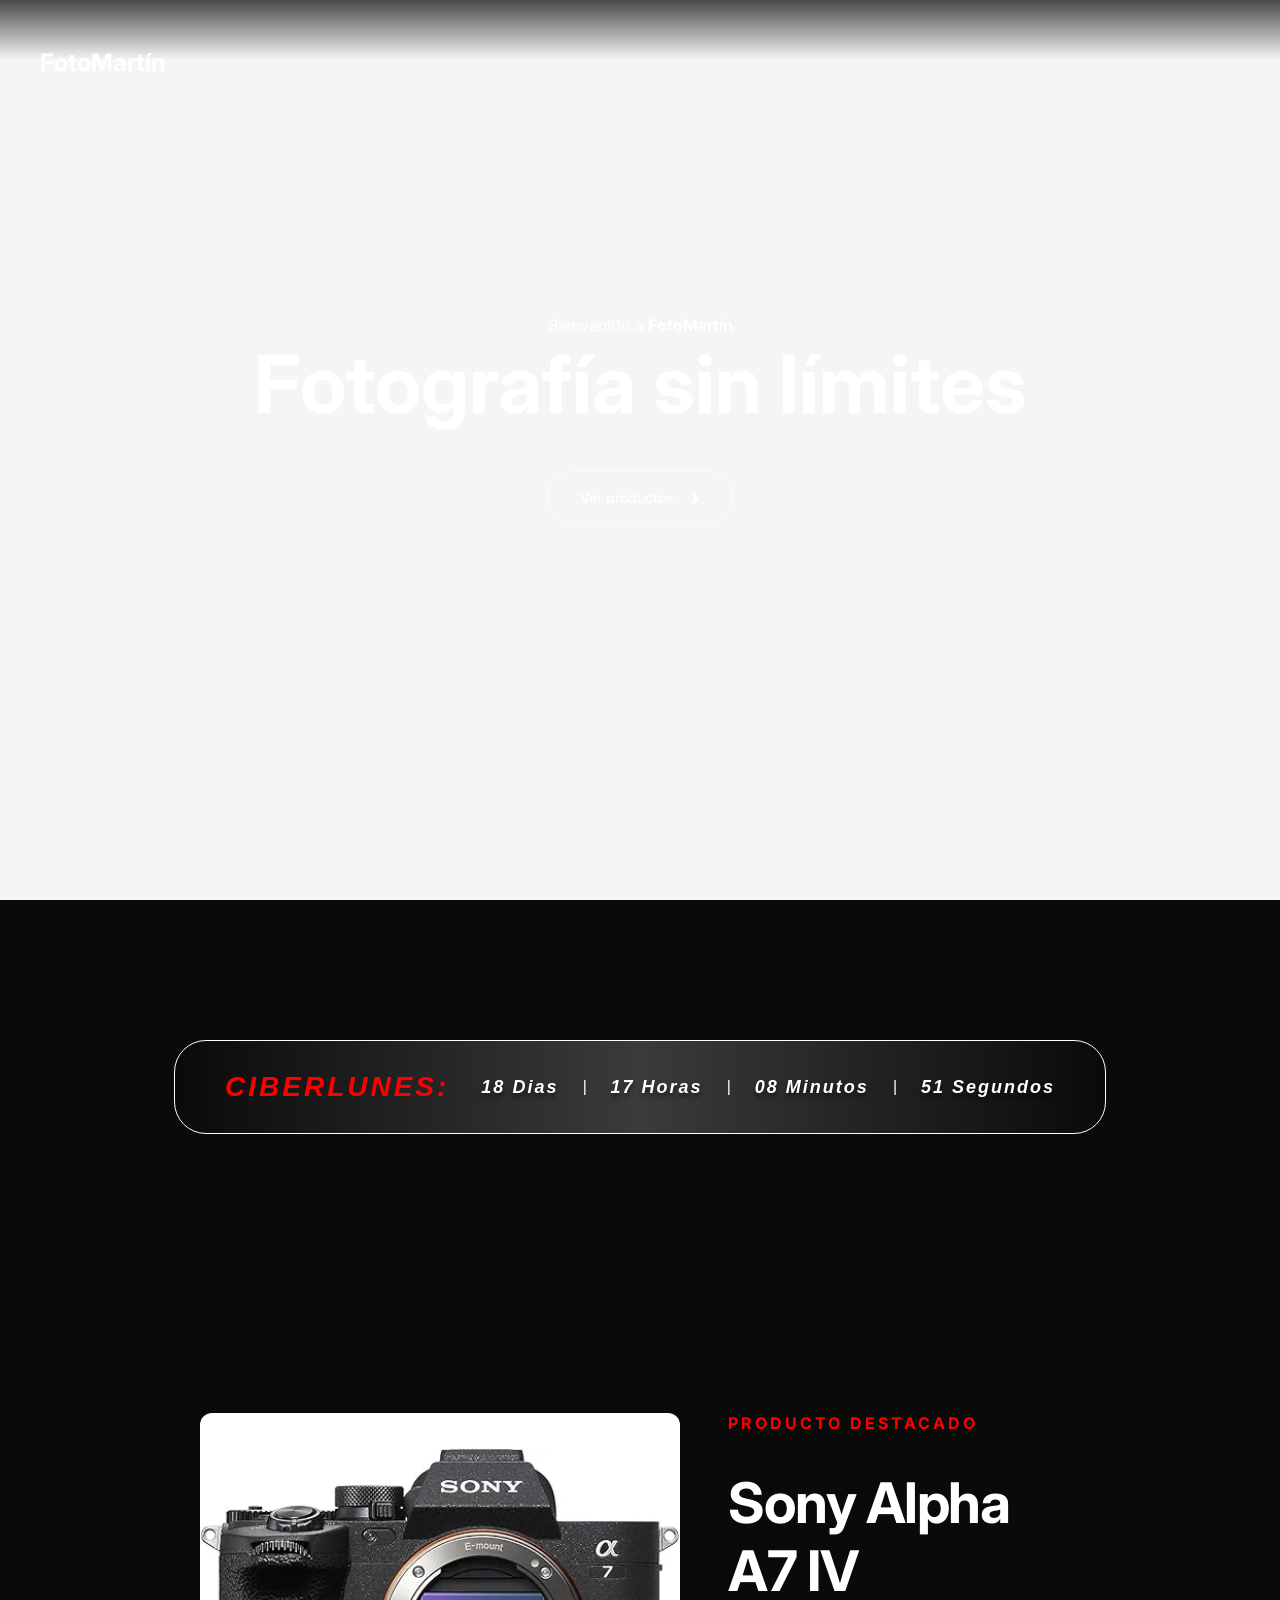
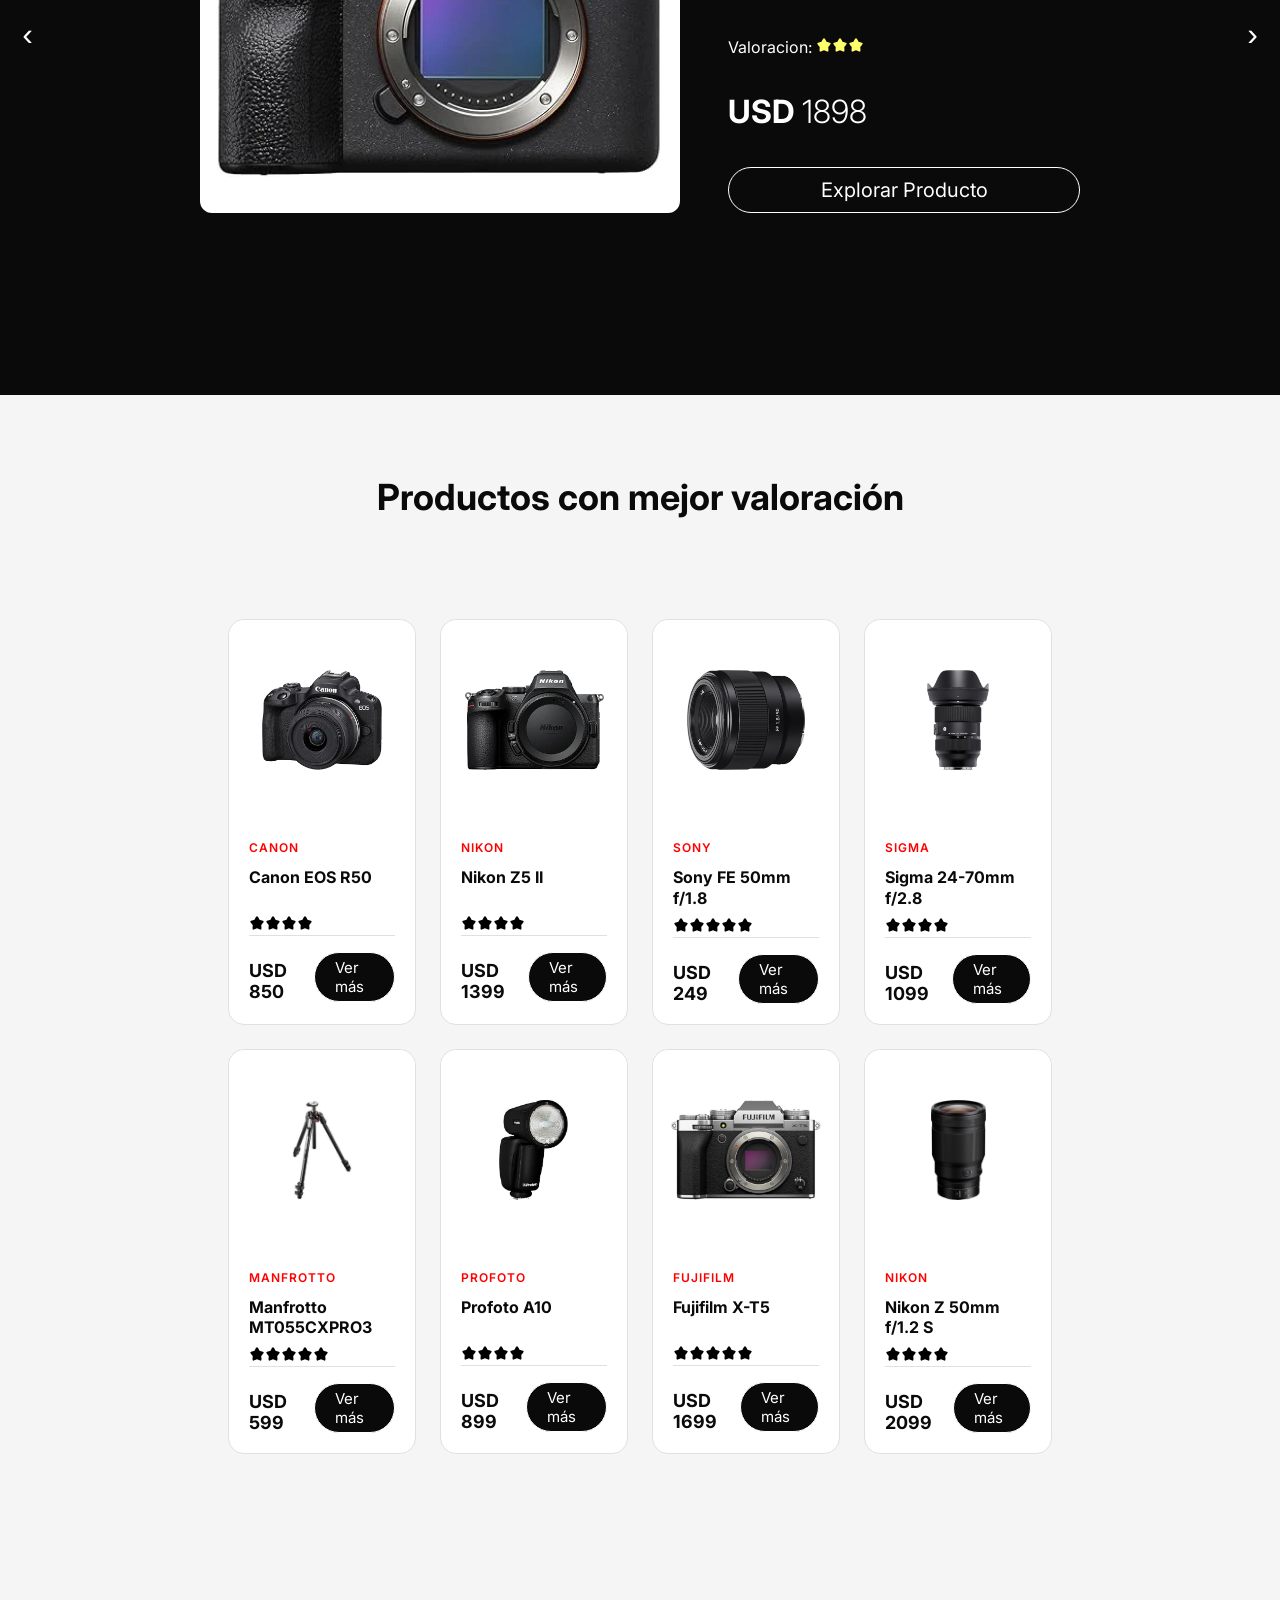
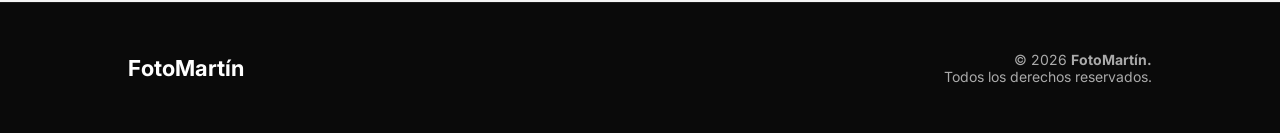
==== commit c852a195: "Penultimo push" ====
--- a/index.html
+++ b/index.html
@@ -11,12 +11,22 @@
     <link rel="stylesheet" href="css/styles.css" />
   </head>
   <body>
+    <div class="modal" id="modal">
+      <h3>Bienvenido a FOTOMARTIN</h3>
+      <p>
+        Acabamos de incorporar las últimas cámaras Sony y Fujifilm. Explorá el
+        catálogo y encontrá tu próximo equipo.
+      </p>
+      <button id="btnModal" class="btn-Modal">Cerrar</button>
+    </div>
+
     <!-- NAVBAR -->
     <nav class="barra-nav">
       <div class="nav-contenido">
         <div class="nav-logo">FotoMartín</div>
         <ul class="nav-enlaces">
           <li><a href="#destacados">Destacados</a></li>
+          <li><a href="#valorados">Valorados</a></li>
           <li><a href="catalogo.html">Catálogo</a></li>
           <li><a href="contacto.html">Contacto</a></li>
         </ul>
@@ -48,7 +58,7 @@
 
     <!--Cuenta regresiva-->
     <div class="contenedor-cuenta-regresiva">
-      <div class="cuenta-regresiva"  id="cuentaRegresiva"></div>
+      <div class="cuenta-regresiva" id="cuentaRegresiva"></div>
     </div>
 
     <!-- Destacados-->
@@ -60,6 +70,12 @@
       <button class="destacados-flecha siguiente" id="flechaSiguiente">
         &#8250;
       </button>
+    </section>
+
+    <!-- Destacados-->
+    <section class="seccion-valorados" id="valorados">
+      <h2>Productos con mejor valoración</h2>
+      <div class="productos-grid-valorados" id="grid-valorados"></div>
     </section>
 
     <!-- Footer -->
--- a/css/styles.css
+++ b/css/styles.css
@@ -27,6 +27,63 @@
 a {
   text-decoration: none;
   color: inherit;
+}
+/* MODAL */
+.modal {
+  position: fixed;
+  left: 50%;
+  top: 50%;
+  transform: translate(-50%, -50%);
+  background: rgba(255, 255, 255, 0.397);
+  backdrop-filter: blur(8px) saturate(180%);
+  border: 1px solid rgba(255, 255, 255, 0.103);
+  border-radius: 16px;
+  box-shadow:
+    0 8px 32px rgba(0, 0, 0, 0.685),
+    inset 0 4px 20px rgba(0, 0, 0, 0.836);
+  text-align: center;
+  max-width: 600px;
+  min-height: 300px;
+  width: 90%;
+  padding: 40px 40px 0 40px;
+  box-shadow: 0 8px 32px rgba(0, 0, 0, 0.18);
+  z-index: 999;
+  display: none;
+  opacity: 0;
+  transition: opacity 0.3s;
+}
+
+.btn-Modal {
+  width: 80%;
+  padding: 16px;
+  margin-top: 15%;
+  background-color: var(--negro);
+  color: var(--texto-claro);
+  font-size: 15px;
+  font-weight: 600;
+  cursor: pointer;
+  border: none;
+  border-radius: 16px;
+  transition: background-color 0.2s ease;
+}
+
+.btn-Modal:hover {
+  color: var(--negro);
+  background-color: #dfdfdf;
+}
+
+.modal h3 {
+  font-size: 39px;
+  font-weight: 700;
+  margin-bottom: 12px;
+  color: var(--negro);
+}
+
+.modal p {
+  font-size: 16px;
+  color: var(--blanco);
+  font-weight: 600;
+  line-height: 1.6;
 }
 
 /* NAVBAR - INDEX */
@@ -92,7 +149,6 @@
   width: 40px;
   height: 40px;
   position: relative;
-  cursor: pointer;
 }
 #login {
   color: var(--blanco);
@@ -217,6 +273,114 @@
   font-weight: 700;
 }
 
+/* MEJORES VALORADOS */
+.seccion-valorados > h2{
+text-align: center;
+margin-top: 80px;
+font-size: 36px;
+}
+.productos-grid-valorados {
+  display: grid;
+  grid-template-columns: repeat(4, 1fr);
+  grid-template-rows: repeat(4, auto);
+  gap: 24px;
+  max-width: 80%;
+  margin: 0 auto;
+  padding: 100px;
+}
+
+.producto-card-valorados {
+  display: flex;
+  flex-direction: column;
+  background-color: #ffffff;
+  border: 1px solid #e0e0e0;
+  border-radius: 16px;
+}
+
+.producto-card-valorados:hover {
+  border-color: var(--texto-gris);
+}
+
+.producto-imagen-valorados {
+  width: 100%;
+  height: 200px;
+  background-size: auto 100px;
+  background-repeat: no-repeat;
+  background-position: center;
+  background-color: #ffffff;
+  border-radius: 16px;
+  border: 1px solid rgba(0, 0, 0, 0);
+  box-sizing: border-box;
+}
+
+.producto-contenido-valorados {
+  padding: 20px;
+  display: flex;
+  flex-direction: column;
+}
+
+.producto-nombre-valorados {
+  font-size: 16px;
+  font-weight: 700;
+  color: var(--negro);
+  margin-bottom: 8px;
+  line-height: 1.3;
+  min-height: 40px;
+}
+
+.producto-marca-valorados {
+  font-size: 12px;
+  font-weight: 600;
+  color: rgb(255, 0, 0);
+  text-transform: uppercase;
+  letter-spacing: 1px;
+  margin-bottom: 12px;
+}
+
+.producto-descripcion-valorados {
+  font-size: 13px;
+  color: var(--texto-gris);
+  line-height: 1.5;
+  margin-bottom: 16px;
+  flex-grow: 1;
+}
+
+.producto-footer-valorados {
+  display: flex;
+  align-items: flex-end;
+  justify-content: space-between;
+  padding-top: 16px;
+  border-top: 1px solid #e0e0e0;
+  gap: 12px;
+}
+
+.producto-precio-valorados {
+  font-size: 18px;
+  font-weight: 700;
+  color: var(--negro);
+}
+
+.btn-agregar-valorados {
+  padding: 5px 20px;
+  background-color: var(--negro);
+  color: var(--texto-claro);
+  border: 1px solid;
+  border-radius: 999px;
+  font-size: 15px;
+  cursor: pointer;
+  transition: all 0.2s ease;
+}
+
+.btn-agregar-valorados:hover {
+  background-color: var(--texto-claro);
+  color: var(--negro);
+}
+
+.btn-agregar-valorados:active {
+  transform: scale(0.98);
+}
+
+
 /* PRODUCTOS DESTACADOS */
 .destacados {
   position: relative;
@@ -253,18 +417,16 @@
 
 .destacados-diapositiva.activa {
   opacity: 1;
+  pointer-events: all;
 }
 
 .imagen-slider {
-  flex: 0 0 45%;
-  height: 70vh;
   background-size: contain;
   background-position: center;
   background-repeat: no-repeat;
   background-color: #ffffff;
-  width: 400px;
-  height: 400px;
-  flex: 0 0 600px;
+  padding: 200px;
+  flex: 1;
   border-radius: 12px;
 }
 
@@ -273,6 +435,7 @@
   display: flex;
   flex-direction: column;
   gap: 20px;
+  min-height: 400px;
   color: var(--texto-claro);
 }
 
@@ -286,7 +449,7 @@
 }
 
 .destacados-titulo {
-  font-size: 60px;
+  font-size: 56px;
   font-weight: 700;
   letter-spacing: -1.5px;
   margin-bottom: 12px;
@@ -296,7 +459,15 @@
   font-size: 32px;
   font-weight: 300;
   color: var(--texto-claro);
-  margin-bottom: 32px;
+  margin-top: auto;
+}
+
+.destacados-precio > small {
+  display: block;
+  margin-left: 0;
+  color: #ff0000;
+  font-size: 20px;
+  margin-top: 4px;
 }
 
 .destacados-flecha {
@@ -316,6 +487,23 @@
   transition: background 0.2s;
 }
 
+.btn-slider {
+  display: inline-block;
+  margin-top: auto;
+  text-align: center;
+  background-color: var(--negro);
+  padding: 10px 20px;
+  color: var(--texto-claro);
+  border: 1px solid var(--texto-claro);
+  border-radius: 24px;
+  font-size: 20px;
+  cursor: pointer;
+  transition: all 0.2s ease;
+}
+.btn-slider:hover {
+  background-color: var(--texto-claro);
+  color: var(--negro);
+}
 .destacados-flecha:hover {
   background: rgba(255, 255, 255, 0.15);
 }
@@ -358,41 +546,24 @@
   color: #aaaaaa;
 }
 
-.main-catalogo {
-  display: flex;
-  flex-direction: column;
-  justify-content: center;
-  width: 100%;
-}
-
-.main-catalogo > a {
-  padding: 10px 20px;
-  background-color: var(--negro);
-  color: var(--texto-claro);
-  border: 1px solid;
-  border-radius: 24px;
-  font-size: 13px;
-  font-weight: 700;
-  cursor: pointer;
-  transition: all 0.2s ease;
-  align-self: center;
-  margin-bottom: 20px;
-  width: fit-content;
-}
-.main-catalogo > a:hover {
-  background-color: rgba(255, 255, 255, 0.9);
-  color: var(--negro);
-}
-
 /* CATÁLOGO DE PRODUCTOS */
 .contenedor-catalogo {
+  display: flex;
+  flex-direction: column;
   background-color: var(--blanco);
   padding: 100px 40px 80px;
   max-width: 1440px;
   margin: 0 auto;
 }
+.catalogo-flex {
+  display: flex;
+  flex-direction: row;
+  gap: 40px;
+  align-items: flex-start;
+}
 
 .contenedor-catalogo h1 {
+  width: 100%;
   font-size: 48px;
   font-weight: 700;
   color: var(--negro);
@@ -402,14 +573,12 @@
 
 .productos-grid {
   display: grid;
-  grid-template-columns: repeat(5, 1fr);
+  grid-template-columns: repeat(4, 1fr);
   grid-template-rows: repeat(4, auto);
   gap: 24px;
-  margin-top: 40px;
 }
 
 .producto-card {
-  cursor: pointer;
   display: flex;
   flex-direction: column;
   background-color: #ffffff;
@@ -469,20 +638,13 @@
 
 .producto-footer {
   display: flex;
-  align-items: center;
+  align-items: flex-end;
+  justify-content: space-between;
   padding-top: 16px;
   border-top: 1px solid #e0e0e0;
   gap: 12px;
 }
 
-.producto-footer {
-  display: flex;
-  justify-content: space-between;
-  align-items: center;
-  padding-top: 16px;
-  border-top: 1px solid #e0e0e0;
-}
-
 .producto-precio {
   font-size: 18px;
   font-weight: 700;
@@ -490,7 +652,7 @@
 }
 
 .btn-agregar {
-  padding: 5px 10px;
+  padding: 5px 20px;
   background-color: var(--negro);
   color: var(--texto-claro);
   border: 1px solid;
@@ -569,11 +731,10 @@
 /* FILTROS */
 .filtros {
   display: flex;
-  gap: 26px;
-  margin-bottom: 40px;
-  justify-content: flex-start;
-  flex-wrap: wrap;
-  align-items: center;
+  flex-direction: column;
+  gap: 16px;
+  min-width: 220px;
+  align-items: stretch;
 }
 
 .filtros > label {
@@ -618,7 +779,6 @@
   transition: all 0.2s ease;
   min-width: 150px;
   appearance: none;
-  background-image: url("data:image/svg+xml;charset=UTF-8,%3csvg xmlns='http://www.w3.org/2000/svg' viewBox='0 0 24 24' fill='none' stroke='%230a0a0a' stroke-width='2' stroke-linecap='round' stroke-linejoin='round'%3e%3cpolyline points='6 9 12 15 18 9'%3e%3c/polyline%3e%3c/svg%3e");
   background-repeat: no-repeat;
   background-position: right 12px center;
   background-size: 16px;
@@ -647,7 +807,6 @@
   transition: all 0.2s ease;
   min-width: 150px;
   appearance: none;
-  background-image: url("data:image/svg+xml;charset=UTF-8,%3csvg xmlns='http://www.w3.org/2000/svg' viewBox='0 0 24 24' fill='none' stroke='%230a0a0a' stroke-width='2' stroke-linecap='round' stroke-linejoin='round'%3e%3cpolyline points='6 9 12 15 18 9'%3e%3c/polyline%3e%3c/svg%3e");
   background-repeat: no-repeat;
   background-position: right 12px center;
   background-size: 16px;
@@ -664,10 +823,100 @@
   border-color: var(--negro);
 }
 
+.label-categoria {
+  font-weight: 700;
+}
+
+.radio-input {
+  display: flex;
+  flex-direction: column;
+  gap: 8px;
+}
+
+.radio-input label {
+  display: flex;
+  align-items: center;
+  gap: 15px;
+  width: 220px;
+  cursor: pointer;
+  position: relative;
+}
+
+.radio-input .label input[type="radio"] {
+  background-color: #7f7fff;
+  appearance: none;
+  width: 17px;
+  height: 17px;
+  border-radius: 50%;
+  display: flex;
+  justify-content: center;
+  align-items: center;
+}
+
+.radio-input .label input[type="radio"]:before {
+  content: "";
+  width: 6px;
+  height: 6px;
+  border-radius: 50%;
+  transition: all 0.1s cubic-bezier(0.165, 0.84, 0.44, 1);
+  background-color: #fff;
+  transform: scale(0);
+}
+
+.radio-input .label input[type="radio"]:checked::before {
+  transform: scale(1);
+}
+
+.filtro-destacados {
+  display: flex;
+  flex-direction: column;
+  gap: 8px;
+  align-items: center;
+  margin: 15px 0;
+}
+.filtro-destacados label:first-child {
+  width: 100%;
+}
+
+.buttons-catalogo {
+  display: flex;
+  flex-direction: column;
+  margin-top: 50px;
+  gap: 24px;
+}
+.btn-limpiar {
+  background-color: var(--negro);
+  color: var(--blanco);
+  border: 1px solid var(--negro);
+  padding: 10px 20px;
+  border-radius: 24px;
+  font-weight: 600;
+  cursor: pointer;
+  transition: all 0.2s ease;
+}
+.btn-limpiar:hover {
+  background-color: var(--texto-claro);
+  color: var(--negro);
+}
+.buttons-catalogo > a {
+  background-color: var(--negro);
+  color: var(--blanco);
+  border: 1px solid var(--negro);
+  padding: 10px 20px;
+  border-radius: 24px;
+  text-align: center;
+  font-weight: 600;
+  transition: all 0.2s ease;
+}
+.buttons-catalogo > a:hover {
+  background-color: var(--texto-claro);
+  color: var(--negro);
+}
+
 /* DETALLE DE PRODUCTO */
 .contenedor-detalle {
   background-color: var(--blanco);
-  padding: 60px 40px;
+  padding: 60px 40px 0 40px;
   max-width: 1440px;
   margin: 0 auto;
 }
@@ -726,9 +975,14 @@
 }
 
 .detalle-precio {
-  font-size: 36px;
-  font-weight: 700;
-  color: var(--negro);
+  font-size: 40px;
+  font-weight: 700;
+  color: #ff0000;
+}
+
+.producto-descuento {
+  color: #ff0000;
+  font-weight: 700;
 }
 
 .detalle-descripcion {
@@ -818,6 +1072,41 @@
   margin-bottom: 5px;
 }
 
+.productos-relacionados {
+  display: flex;
+  flex-direction: column;
+  align-items: center;
+  background-color: var(--negro);
+  color: var(--texto-claro);
+  padding: 5% 0 0 0;
+}
+.productos-relacionados h2 {
+  font-size: 32px;
+}
+
+.productos-grid-relacionados {
+  display: grid;
+  grid-template-columns: repeat(4, 1fr);
+  grid-template-rows: repeat(4, auto);
+  gap: 24px;
+  max-width: 1200px;
+  margin: 5%;
+}
+
+.producto-card-relacionado {
+  display: flex;
+  flex-direction: column;
+  background-color: #ffffff;
+  border: 1px solid #e0e0e0;
+  border-radius: 16px;
+  transition: all 0.2s ease;
+}
+
+.producto-card-relacionado:hover {
+  border-color: var(--texto-gris);
+  box-shadow: 0 0 20px 10px rgba(255, 255, 255, 0.3);
+}
+
 .contenedor-cuenta-regresiva {
   width: 100%;
   background-color: var(--negro);
@@ -836,7 +1125,9 @@
   justify-content: center;
   text-align: center;
   gap: 24px;
+  margin-top: 100px;
   padding: 30px 50px;
+  min-width: 800px;
   color: var(--texto-claro);
   background: linear-gradient(
     to left,
@@ -849,11 +1140,11 @@
 }
 
 .cuenta-regresiva h2 {
-  font-size: 24px;
+  font-size: 28px;
   font-weight: bold;
   letter-spacing: 3px;
   text-transform: uppercase;
-   color: #ff0000;
+  color: #ff0000;
   margin-right: 8px;
 }
 
@@ -873,3 +1164,170 @@
   flex-direction: column;
   align-items: center;
 }
+
+.txtExpirado {
+  color: var(--blanco) !important;
+}
+
+/*CONTACTO*/
+.main-form h2 {
+  text-align: center;
+  padding: 80px 0 0 0;
+  font-size: 32px;
+}
+.contenedor-formulario {
+  display: flex;
+  flex-direction: column;
+  max-width: 600px;
+  margin: 60px auto;
+}
+.contenedor-formulario form {
+  display: flex;
+  flex-direction: column;
+  gap: 16px;
+}
+.nombre-completo {
+  display: flex;
+  gap: 16px;
+}
+
+.labelNombre,
+.labelApellido {
+  display: flex;
+  flex-direction: column;
+  width: calc(50% - 8px);
+}
+
+.contenedor-formulario form label {
+  display: flex;
+  flex-direction: column;
+  gap: 6px;
+  color: #000000;
+  font-size: 1rem;
+}
+
+.contenedor-formulario form input[type="text"],
+.contenedor-formulario form input[type="email"] {
+  padding: 10px 14px;
+  border-radius: 8px;
+  border: 1px solid #444;
+  background-color: #e7e7e7;
+  color: #000000;
+  font-size: 1rem;
+  outline: none;
+  transition: border 0.2s;
+}
+
+.contenedor-formulario form input[type="text"]:focus,
+.contenedor-formulario form input[type="email"]:focus {
+  border-color: #435dd8;
+}
+
+.contenedor-formulario form textarea {
+  padding: 10px 14px;
+  border-radius: 8px;
+  border: 1px solid #444;
+  background-color: #e7e7e7;
+  color: #000000;
+  font-size: 1rem;
+  height: 150px;
+  resize: vertical;
+  outline: none;
+  transition: border 0.2s;
+}
+.contenedor-formulario form textarea ::placeholder {
+  font-family: "Segoe UI", Tahoma, Geneva, Verdana, sans-serif;
+}
+
+#btnform {
+  padding: 12px;
+  border-radius: 8px;
+  border: none;
+  background-color: #0ea700;
+  color: #fff;
+  font-size: 1rem;
+  cursor: pointer;
+  transition: background-color 0.2s;
+}
+
+#btnform:hover {
+  background-color: #096700;
+}
+
+.errorNombre,
+.errorApellido,
+.errorCorreo {
+  color: red;
+  font-size: 12px;
+}
+
+.caracteres {
+  text-align: right;
+  color: var(--texto-gris);
+}
+
+.main-carrito {
+  min-height: 80vh;
+}
+
+.contenedor-detalle-carrito {
+  background-color: var(--blanco);
+  max-width: 800px;
+  padding: 60px 0;
+  margin: 0 auto;
+}
+.contenedor-detalle-carrito h1 {
+  text-align: center;
+  margin: 20px;
+}
+
+.producto-card-carrito {
+  display: flex;
+  flex-direction: row;
+  align-items: center;
+  justify-content: space-between;
+  background-color: #ffffff;
+  border: 1px solid #e0e0e0;
+  padding: 20px 40px;
+}
+
+.producto-imagen-carrito {
+  width: 100px;
+  height: 100px;
+  background-position: center;
+  background-repeat: no-repeat;
+  background-size: contain;
+}
+
+.txtTotal {
+  text-align: right;
+  font-size: 24px;
+}
+.msjCarrito {
+  text-align: center;
+}
+
+.producto-nombre-carrito {
+  font-size: 16px;
+  font-weight: 700;
+  color: var(--negro);
+  text-align: left;
+  margin-left: 50px;
+  flex: 1;
+}
+.cont-footer-carrito {
+  display: flex;
+  flex-direction: row-reverse;
+  justify-content: space-between;
+  align-items: center;
+  margin: 20px 0;
+}
+
+.limpiar-carrito {
+  padding: 10px 20px;
+  background-color: var(--negro);
+  color: var(--texto-claro);
+  border-radius: 24px;
+  border: none;
+}
+
